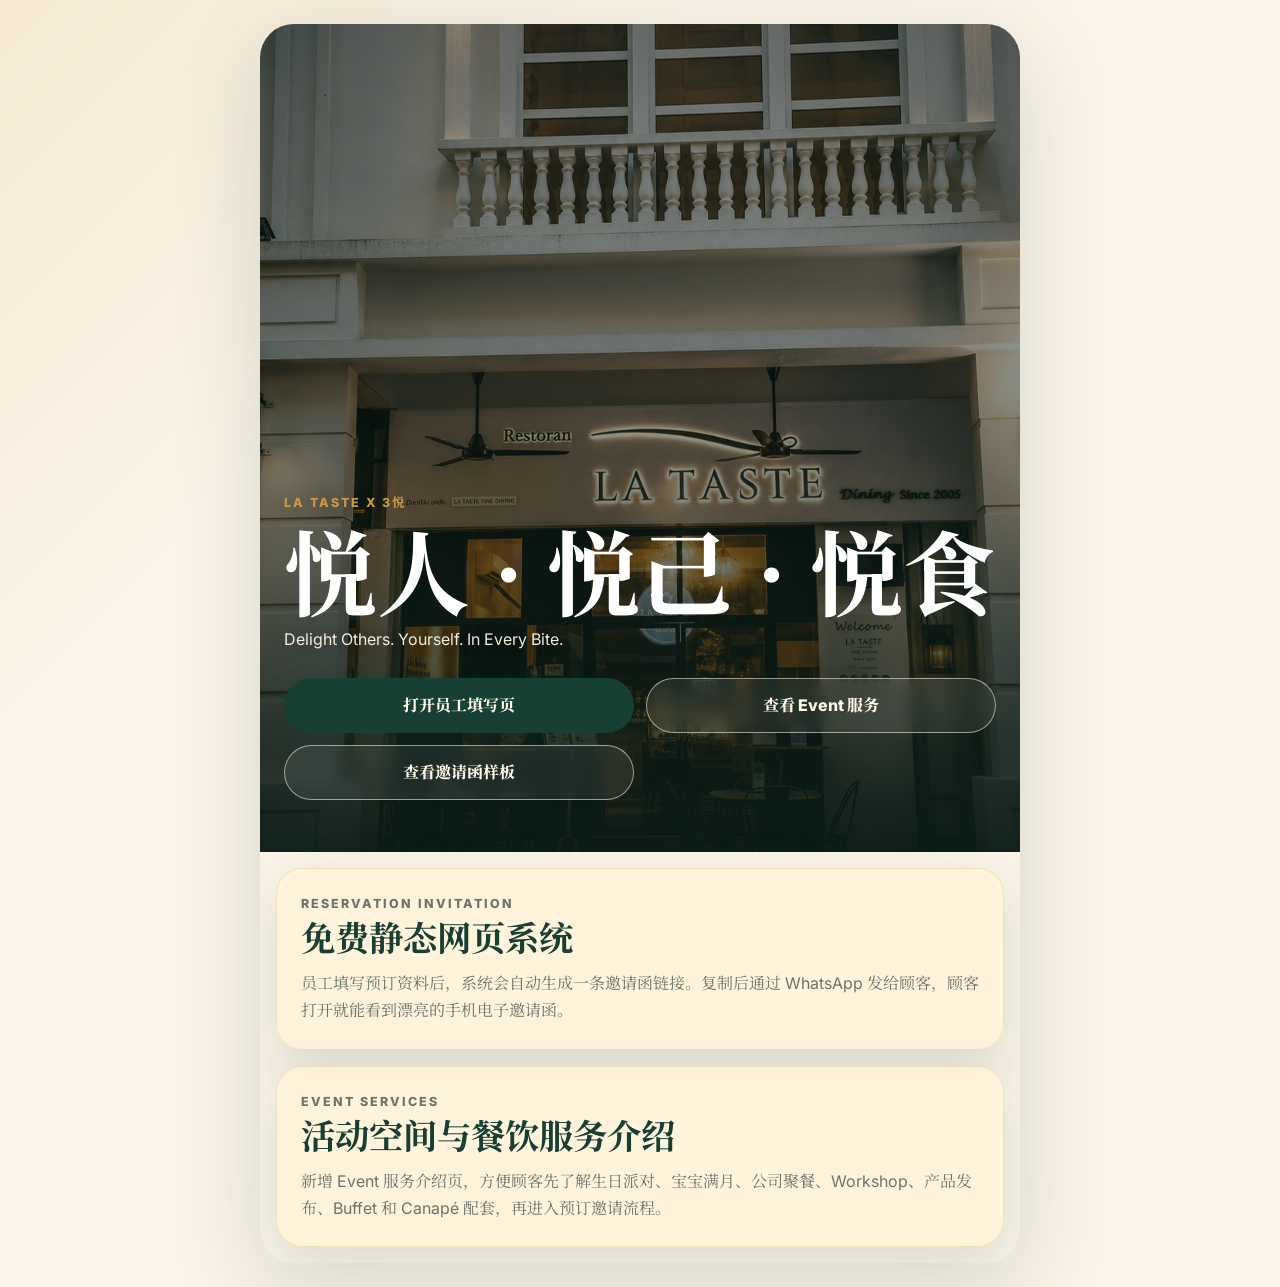
==== index.html @ 2498825e "Initial La Taste invitation site" ====
<!DOCTYPE html>
<html lang="zh-Hans">
<head>
  <meta charset="UTF-8">
  <meta name="viewport" content="width=device-width, initial-scale=1.0">
  <title>La Taste x 3悦 | 电子预订邀请函</title>
  <meta name="description" content="La Taste x 3悦 免费电子预订邀请函系统">
  <link rel="preconnect" href="https://fonts.googleapis.com">
  <link rel="preconnect" href="https://fonts.gstatic.com" crossorigin>
  <link href="https://fonts.googleapis.com/css2?family=Noto+Serif+SC:wght@500;600;700&family=Inter:wght@400;500;600;700&display=swap" rel="stylesheet">
  <link rel="stylesheet" href="style.css">
</head>
<body>
  <main class="site-shell fade-in">
    <section class="home-hero">
      <div class="hero-media" role="img" aria-label="Elegant dining table"></div>
      <div class="hero-shade"></div>
      <div class="home-hero-content">
        <p class="eyebrow">La Taste x 3悦</p>
        <h1>悦人 · 悦己 · 悦食</h1>
        <p class="hero-subtitle">Delight Others. Yourself. In Every Bite.</p>
        <div class="home-actions">
          <a class="btn btn-primary" href="admin.html">打开员工填写页</a>
          <a class="btn btn-ghost" href="event-services.html">查看 Event 服务</a>
          <a class="btn btn-ghost" href="invitation.html">查看邀请函样板</a>
        </div>
      </div>
    </section>

    <section class="section reveal">
      <div class="intro-block">
        <p class="section-kicker">Reservation Invitation</p>
        <h2>免费静态网页系统</h2>
        <p>员工填写预订资料后，系统会自动生成一条邀请函链接。复制后通过 WhatsApp 发给顾客，顾客打开就能看到漂亮的手机电子邀请函。</p>
      </div>
    </section>

    <section class="section reveal">
      <div class="intro-block">
        <p class="section-kicker">Event Services</p>
        <h2>活动空间与餐饮服务介绍</h2>
        <p>新增 Event 服务介绍页，方便顾客先了解生日派对、宝宝满月、公司聚餐、Workshop、产品发布、Buffet 和 Canapé 配套，再进入预订邀请流程。</p>
      </div>
    </section>
  </main>

  <script src="script.js"></script>
</body>
</html>
---- style.css ----
:root {
  --green: #173f34;
  --green-soft: #245648;
  --gold: #c99a45;
  --gold-light: #ead6a6;
  --cream: #fff8ea;
  --cream-card: #fff3d9;
  --paper: #fbf4e8;
  --ink: #24342d;
  --muted: #6d746b;
  --line: rgba(36, 52, 45, 0.14);
  --shadow: 0 20px 60px rgba(23, 63, 52, 0.14);
}

* {
  box-sizing: border-box;
}

html {
  scroll-behavior: smooth;
}

body {
  margin: 0;
  background:
    linear-gradient(135deg, rgba(201, 154, 69, 0.12), transparent 28%),
    var(--paper);
  color: var(--ink);
  font-family: Inter, "Noto Serif SC", system-ui, sans-serif;
  line-height: 1.7;
}

a {
  color: inherit;
  text-decoration: none;
}

button,
input,
select,
textarea {
  font: inherit;
}

.fade-in {
  animation: pageFade 720ms ease both;
}

.site-shell,
.invite-page,
.event-page,
.admin-layout {
  width: min(100%, 760px);
  margin: 0 auto;
  overflow: hidden;
}

.home-hero,
.invite-hero,
.event-hero {
  position: relative;
  min-height: 92vh;
  display: grid;
  align-items: end;
  overflow: hidden;
  color: white;
}

.admin-hero {
  padding: 36px 22px 18px;
  color: var(--green);
}

.admin-hero h1,
.home-hero h1,
.invite-hero h1 {
  margin: 0;
  font-family: "Noto Serif SC", serif;
  letter-spacing: 0;
}

.admin-hero h1 {
  font-size: clamp(2rem, 9vw, 3.4rem);
  line-height: 1.18;
}

.admin-hero p {
  margin: 12px 0 0;
  color: var(--muted);
}

.mini-link {
  display: inline-flex;
  margin-bottom: 14px;
  color: var(--gold);
  font-weight: 700;
}

.hero-media {
  position: absolute;
  inset: 0;
  background:
    linear-gradient(rgba(23, 63, 52, 0.1), rgba(23, 63, 52, 0.1)),
    url("images/la-taste-cover.png") center/cover;
  transform: scale(1.04);
  animation: slowZoom 14s ease-in-out infinite alternate;
}

.invite-cover {
  background:
    linear-gradient(rgba(23, 63, 52, 0.12), rgba(23, 63, 52, 0.12)),
    url("images/la-taste-cover.png") center/cover;
}

.event-cover {
  background:
    linear-gradient(rgba(23, 63, 52, 0.1), rgba(23, 63, 52, 0.1)),
    url("images/event-space-wall-floral.png") center/cover;
}

.hero-shade {
  position: absolute;
  inset: 0;
  background:
    linear-gradient(180deg, rgba(11, 28, 23, 0.12), rgba(11, 28, 23, 0.24) 44%, rgba(11, 28, 23, 0.92)),
    radial-gradient(circle at 50% 72%, rgba(23, 63, 52, 0.1), rgba(11, 28, 23, 0.34));
}

.gold-line {
  position: absolute;
  inset: 12% auto auto -16%;
  width: 72%;
  height: 1px;
  background: linear-gradient(90deg, transparent, rgba(234, 214, 166, 0.8), transparent);
  transform: rotate(-20deg);
}

.home-hero-content,
.invite-hero-content,
.event-hero-content {
  position: relative;
  z-index: 1;
  padding: 0 24px 52px;
}

.home-hero h1,
.invite-hero h1,
.event-hero h1 {
  font-size: clamp(2.65rem, 13vw, 5.8rem);
  line-height: 0.98;
}

.invite-hero-content h1 {
  font-family: Inter, sans-serif;
  font-weight: 700;
}

.hero-subtitle,
.invite-hero-content p,
.invite-hero-content span,
.event-hero-content p {
  display: block;
  margin: 12px 0 0;
  color: rgba(255, 248, 234, 0.94);
  text-shadow: 0 2px 18px rgba(0, 0, 0, 0.28);
}

.event-hero-content > * {
  opacity: 0;
  transform: translateY(18px);
  animation: heroLift 760ms ease forwards;
}

.event-hero-content > *:nth-child(2) {
  animation-delay: 90ms;
}

.event-hero-content > *:nth-child(3) {
  animation-delay: 180ms;
}

.event-hero-content > *:nth-child(4) {
  animation-delay: 270ms;
}

.event-hero-content > *:nth-child(5) {
  animation-delay: 360ms;
}

.eyebrow,
.section-kicker {
  margin: 0 0 10px;
  color: var(--gold);
  font-size: 0.78rem;
  font-weight: 800;
  letter-spacing: 0.16em;
  text-transform: uppercase;
}

.home-hero .eyebrow,
.invite-hero .eyebrow,
.event-hero .eyebrow {
  text-shadow: 0 2px 16px rgba(0, 0, 0, 0.34);
}

.light-link {
  color: var(--gold-light);
}

.home-actions,
.button-row {
  display: grid;
  gap: 12px;
  margin-top: 24px;
}

.btn {
  display: inline-flex;
  position: relative;
  overflow: hidden;
  min-height: 50px;
  align-items: center;
  justify-content: center;
  border: 0;
  border-radius: 999px;
  padding: 13px 20px;
  cursor: pointer;
  font-weight: 800;
  transition: transform 180ms ease, box-shadow 180ms ease, background 180ms ease;
}

.btn::after {
  content: "";
  position: absolute;
  inset: 0;
  background: linear-gradient(110deg, transparent 18%, rgba(255, 255, 255, 0.22) 48%, transparent 78%);
  transform: translateX(-120%);
  transition: transform 520ms ease;
}

.btn:hover {
  transform: translateY(-2px);
}

.btn:hover::after {
  transform: translateX(120%);
}

.btn:active {
  transform: translateY(1px) scale(0.99);
}

.btn-primary {
  background: var(--green);
  color: var(--cream);
  box-shadow: 0 14px 30px rgba(23, 63, 52, 0.22);
}

.btn-ghost {
  border: 1px solid rgba(255, 248, 234, 0.55);
  color: var(--cream);
  background: rgba(255, 255, 255, 0.08);
  backdrop-filter: blur(8px);
}

.btn-ghost-dark {
  border: 1px solid rgba(23, 63, 52, 0.24);
  color: var(--green);
  background: rgba(255, 248, 234, 0.58);
}

.btn-whatsapp {
  background: #1f7a4f;
  color: white;
  box-shadow: 0 14px 30px rgba(31, 122, 79, 0.2);
}

.section,
.invitation-card,
.admin-card,
.action-panel {
  margin: 16px;
  padding: 24px;
  border: 1px solid rgba(201, 154, 69, 0.22);
  border-radius: 26px;
  background: rgba(255, 243, 217, 0.86);
  box-shadow: var(--shadow);
}

.section h2,
.invitation-card h2,
.admin-card h2 {
  margin: 0 0 12px;
  color: var(--green);
  font-family: "Noto Serif SC", serif;
  font-size: clamp(1.45rem, 7vw, 2.15rem);
  line-height: 1.28;
}

.section p,
.intro-block p {
  margin: 0;
  color: var(--muted);
}

.booking-form {
  display: grid;
  gap: 16px;
}

.booking-form label {
  display: grid;
  gap: 7px;
  color: var(--green);
  font-weight: 800;
}

.booking-form span {
  font-size: 0.9rem;
}

.booking-form input,
.booking-form select,
.booking-form textarea,
.link-output {
  width: 100%;
  border: 1px solid var(--line);
  border-radius: 18px;
  background: rgba(255, 255, 255, 0.66);
  color: var(--ink);
  padding: 14px 15px;
  outline: none;
  transition: border 160ms ease, box-shadow 160ms ease, background 160ms ease;
}

.booking-form input:focus,
.booking-form select:focus,
.booking-form textarea:focus,
.link-output:focus {
  border-color: rgba(201, 154, 69, 0.7);
  background: white;
  box-shadow: 0 0 0 4px rgba(201, 154, 69, 0.12);
}

.form-grid {
  display: grid;
  grid-template-columns: 1fr 1fr;
  gap: 12px;
}

.link-output {
  min-height: 112px;
  resize: vertical;
}

.status-text {
  min-height: 24px;
  margin: 12px 0 0;
  color: var(--green-soft);
  font-size: 0.92rem;
  font-weight: 700;
}

.reservation-card {
  margin-top: -36px;
  position: relative;
  z-index: 3;
}

.detail-list {
  display: grid;
  grid-template-columns: 1fr 1fr;
  gap: 12px;
  margin: 18px 0 0;
}

.detail-list div {
  padding: 14px;
  border: 1px solid rgba(23, 63, 52, 0.1);
  border-radius: 18px;
  background: rgba(255, 255, 255, 0.48);
}

.detail-list dt {
  color: var(--muted);
  font-size: 0.78rem;
  font-weight: 800;
}

.detail-list dd {
  margin: 4px 0 0;
  color: var(--green);
  font-weight: 900;
  word-break: break-word;
}

.detail-wide {
  grid-column: 1 / -1;
}

.dish-grid {
  display: grid;
  gap: 10px;
  margin-top: 16px;
}

.signature-dish {
  overflow: hidden;
  border: 1px solid rgba(201, 154, 69, 0.24);
  border-radius: 24px;
  background: rgba(255, 255, 255, 0.5);
  box-shadow: 0 18px 48px rgba(23, 63, 52, 0.1);
}

.signature-dish + .signature-dish {
  margin-top: 14px;
}

.signature-dish img {
  display: block;
  width: 100%;
  aspect-ratio: 4 / 3;
  object-fit: cover;
}

.signature-dish div {
  padding: 18px;
}

.signature-dish span {
  display: inline-flex;
  border-radius: 999px;
  padding: 4px 10px;
  background: rgba(201, 154, 69, 0.18);
  color: var(--gold);
  font-size: 0.72rem;
  font-weight: 900;
  letter-spacing: 0.12em;
  text-transform: uppercase;
}

.signature-dish h3 {
  margin: 10px 0 6px;
  color: var(--green);
  font-family: "Noto Serif SC", serif;
  font-size: 1.45rem;
}

.signature-dish p {
  margin: 0;
  color: var(--muted);
}

.dish-card {
  border: 1px solid rgba(201, 154, 69, 0.22);
  border-radius: 18px;
  padding: 15px 16px;
  background: rgba(255, 255, 255, 0.5);
  color: var(--green);
  font-weight: 900;
}

.feature-photo {
  min-height: 260px;
  margin: 16px;
  border-radius: 28px;
  background:
    linear-gradient(180deg, rgba(23, 63, 52, 0.02), rgba(23, 63, 52, 0.34)),
    url("images/event-space-buffet-canape.png") center/cover;
  box-shadow: var(--shadow);
}

.event-service-grid {
  display: grid;
  gap: 12px;
  margin: 16px;
}

.service-card,
.flow-step {
  border: 1px solid rgba(201, 154, 69, 0.22);
  border-radius: 24px;
  background: rgba(255, 243, 217, 0.86);
  box-shadow: var(--shadow);
  transition: transform 260ms ease, box-shadow 260ms ease, border-color 260ms ease;
  will-change: transform;
}

.service-card {
  overflow: hidden;
  padding: 20px;
}

.service-card:hover,
.event-gallery figure:hover,
.flow-step:hover {
  border-color: rgba(201, 154, 69, 0.46);
  box-shadow: 0 24px 62px rgba(23, 63, 52, 0.18);
  transform: translateY(-4px);
}

.service-card-photo {
  padding: 0;
}

.service-card-photo img {
  display: block;
  width: 100%;
  aspect-ratio: 4 / 3;
  object-fit: cover;
  transform: scale(1.01);
  transition: transform 520ms ease, filter 520ms ease;
}

.service-card:hover img,
.event-gallery figure:hover img {
  filter: saturate(1.04) contrast(1.02);
  transform: scale(1.055);
}

.service-card-photo span,
.service-card-photo h3,
.service-card-photo p {
  margin-inline: 20px;
}

.service-card-photo span {
  margin-top: 18px;
}

.service-card-photo p {
  margin-bottom: 20px;
}

.service-card span {
  display: inline-flex;
  width: 38px;
  height: 38px;
  align-items: center;
  justify-content: center;
  border-radius: 50%;
  background: rgba(201, 154, 69, 0.18);
  color: var(--gold);
  font-weight: 900;
}

.service-card h3,
.flow-step h3 {
  margin: 12px 0 6px;
  color: var(--green);
  font-family: "Noto Serif SC", serif;
  font-size: 1.32rem;
}

.service-card p,
.flow-step p {
  margin: 0;
  color: var(--muted);
}

.event-feature {
  background:
    linear-gradient(180deg, rgba(23, 63, 52, 0.02), rgba(23, 63, 52, 0.24)),
    url("images/event-space-buffet-canape.png") center/cover;
}

.event-gallery {
  display: grid;
  gap: 12px;
  margin: 16px;
}

.event-gallery figure {
  overflow: hidden;
  margin: 0;
  border: 1px solid rgba(201, 154, 69, 0.22);
  border-radius: 24px;
  background: rgba(255, 243, 217, 0.86);
  box-shadow: var(--shadow);
  transition: transform 260ms ease, box-shadow 260ms ease, border-color 260ms ease;
}

.event-gallery img {
  display: block;
  width: 100%;
  aspect-ratio: 4 / 3;
  object-fit: cover;
  transform: scale(1.01);
  transition: transform 520ms ease, filter 520ms ease;
}

.event-gallery figcaption {
  padding: 12px 16px 16px;
  color: var(--green);
  font-weight: 900;
}

.event-flow {
  display: grid;
  gap: 12px;
  margin: 16px;
}

.flow-step {
  display: grid;
  grid-template-columns: auto 1fr;
  gap: 14px;
  padding: 18px;
}

.flow-step strong {
  display: inline-flex;
  width: 34px;
  height: 34px;
  align-items: center;
  justify-content: center;
  border-radius: 50%;
  background: var(--green);
  color: var(--cream);
}

.event-service-grid.reveal .service-card,
.event-gallery.reveal figure,
.event-flow.reveal .flow-step {
  opacity: 0;
  transform: translateY(24px) scale(0.985);
}

.event-service-grid.reveal.is-visible .service-card,
.event-gallery.reveal.is-visible figure,
.event-flow.reveal.is-visible .flow-step {
  animation: cardRise 680ms ease forwards;
}

.event-service-grid.reveal.is-visible .service-card:nth-child(2),
.event-gallery.reveal.is-visible figure:nth-child(2),
.event-flow.reveal.is-visible .flow-step:nth-child(2) {
  animation-delay: 90ms;
}

.event-service-grid.reveal.is-visible .service-card:nth-child(3),
.event-gallery.reveal.is-visible figure:nth-child(3),
.event-flow.reveal.is-visible .flow-step:nth-child(3) {
  animation-delay: 180ms;
}

.event-service-grid.reveal.is-visible .service-card:nth-child(4) {
  animation-delay: 270ms;
}

.event-service-grid.reveal.is-visible .service-card:nth-child(5) {
  animation-delay: 360ms;
}

.event-service-grid.reveal.is-visible .service-card:nth-child(6) {
  animation-delay: 450ms;
}

.event-feature.reveal.is-visible {
  animation: softPhotoFocus 900ms ease both;
}

.action-panel {
  display: grid;
  gap: 12px;
  margin-bottom: 34px;
}

.invite-link-output,
.action-panel .status-text {
  grid-column: 1 / -1;
}

.reveal {
  opacity: 0;
  transform: translateY(22px);
  transition: opacity 620ms ease, transform 620ms ease;
}

.reveal.is-visible {
  opacity: 1;
  transform: translateY(0);
}

@keyframes pageFade {
  from {
    opacity: 0;
  }
  to {
    opacity: 1;
  }
}

@keyframes slowZoom {
  from {
    transform: scale(1.04) translateY(0);
  }
  to {
    transform: scale(1.1) translateY(-10px);
  }
}

@keyframes heroLift {
  to {
    opacity: 1;
    transform: translateY(0);
  }
}

@keyframes cardRise {
  to {
    opacity: 1;
    transform: translateY(0) scale(1);
  }
}

@keyframes softPhotoFocus {
  from {
    filter: saturate(0.9) contrast(0.96);
    transform: translateY(18px) scale(0.985);
  }
  to {
    filter: saturate(1) contrast(1);
    transform: translateY(0) scale(1);
  }
}

@media (min-width: 680px) {
  body {
    padding: 24px 0;
  }

  .site-shell,
  .invite-page,
  .event-page,
  .admin-layout {
    border-radius: 34px;
    box-shadow: 0 24px 90px rgba(23, 63, 52, 0.16);
  }

  .home-actions,
  .button-row,
  .action-panel {
    grid-template-columns: repeat(2, minmax(0, 1fr));
  }

  .action-panel {
    grid-template-columns: repeat(3, minmax(0, 1fr));
  }

  .dish-grid {
    grid-template-columns: repeat(2, minmax(0, 1fr));
  }

  .event-service-grid {
    grid-template-columns: repeat(2, minmax(0, 1fr));
  }

  .event-gallery {
    grid-template-columns: repeat(3, minmax(0, 1fr));
  }
}

@media (max-width: 430px) {
  .form-grid,
  .detail-list {
    grid-template-columns: 1fr;
  }

  .home-hero-content,
  .invite-hero-content,
  .event-hero-content {
    padding-inline: 20px;
  }

  .section,
  .invitation-card,
  .admin-card,
  .action-panel,
  .feature-photo,
  .event-service-grid,
  .event-gallery,
  .event-flow {
    margin-inline: 12px;
  }
}

@media (prefers-reduced-motion: reduce) {
  *,
  *::before,
  *::after {
    animation-duration: 1ms !important;
    animation-iteration-count: 1 !important;
    scroll-behavior: auto !important;
    transition-duration: 1ms !important;
  }

  .event-hero-content > *,
  .event-service-grid.reveal .service-card,
  .event-gallery.reveal figure,
  .event-flow.reveal .flow-step {
    opacity: 1;
    transform: none;
  }
}

.admin-app {
  background:
    linear-gradient(180deg, rgba(23, 63, 52, 0.98), rgba(23, 63, 52, 0.9) 260px, transparent 260px),
    var(--paper);
}

.admin-command {
  display: grid;
  grid-template-columns: 1fr auto;
  gap: 14px;
  padding: 28px 18px 12px;
  color: var(--cream);
}

.admin-command .mini-link {
  color: var(--gold-light);
}

.admin-command h1 {
  margin: 0;
  font-family: "Noto Serif SC", serif;
  font-size: clamp(2.2rem, 11vw, 4rem);
  line-height: 1.05;
}

.admin-command p {
  margin: 10px 0 0;
  color: rgba(255, 248, 234, 0.76);
}

.today-chip {
  align-self: start;
  min-width: 86px;
  border: 1px solid rgba(234, 214, 166, 0.35);
  border-radius: 20px;
  padding: 12px 14px;
  background: rgba(255, 248, 234, 0.1);
  text-align: center;
}

.today-chip span,
.today-chip strong {
  display: block;
}

.today-chip span {
  color: var(--gold-light);
  font-size: 0.78rem;
  font-weight: 800;
}

.today-chip strong {
  color: white;
  font-size: 1.05rem;
}

.app-tabs {
  display: grid;
  grid-auto-flow: column;
  grid-auto-columns: max-content;
  gap: 8px;
  overflow-x: auto;
  padding: 8px 14px 16px;
  scrollbar-width: none;
}

.app-tabs::-webkit-scrollbar {
  display: none;
}

.tab-btn {
  border: 1px solid rgba(255, 248, 234, 0.24);
  border-radius: 999px;
  background: rgba(255, 248, 234, 0.08);
  color: rgba(255, 248, 234, 0.82);
  cursor: pointer;
  padding: 10px 14px;
  font-size: 0.9rem;
  font-weight: 900;
  white-space: nowrap;
}

.tab-btn.is-active {
  background: var(--cream);
  color: var(--green);
}

.tab-panel {
  display: none;
}

.tab-panel.is-active {
  display: block;
}

.dashboard-card {
  margin-top: 0;
}

.panel-head {
  display: flex;
  align-items: start;
  justify-content: space-between;
  gap: 14px;
  margin-bottom: 18px;
}

.panel-head.compact {
  align-items: center;
}

.panel-head h2 {
  margin-bottom: 0;
}

.date-pill {
  display: grid;
  min-width: 142px;
  gap: 4px;
  border: 1px solid rgba(23, 63, 52, 0.12);
  border-radius: 18px;
  padding: 8px 10px;
  background: rgba(255, 255, 255, 0.54);
  color: var(--green);
  font-weight: 900;
}

.date-pill span {
  color: var(--muted);
  font-size: 0.72rem;
}

.date-pill input {
  width: 100%;
  border: 0;
  background: transparent;
  color: var(--green);
  outline: none;
  font-size: 0.84rem;
  font-weight: 900;
}

.metric-grid {
  display: grid;
  grid-template-columns: repeat(3, 1fr);
  gap: 10px;
}

.metric {
  border: 1px solid rgba(201, 154, 69, 0.2);
  border-radius: 20px;
  padding: 14px 12px;
  background: rgba(255, 255, 255, 0.44);
}

.metric span,
.metric strong {
  display: block;
}

.metric span {
  color: var(--muted);
  font-size: 0.78rem;
  font-weight: 800;
}

.metric strong {
  color: var(--green);
  font-size: 1.8rem;
  line-height: 1.1;
}

.mini-calendar {
  display: grid;
  grid-auto-flow: column;
  grid-auto-columns: 96px;
  gap: 9px;
  overflow-x: auto;
  margin-top: 16px;
  padding-bottom: 4px;
  scrollbar-width: none;
}

.mini-calendar::-webkit-scrollbar {
  display: none;
}

.day-card {
  min-height: 96px;
  border: 1px solid rgba(23, 63, 52, 0.12);
  border-radius: 20px;
  background: rgba(255, 255, 255, 0.48);
  color: var(--green);
  cursor: pointer;
  padding: 12px;
  text-align: left;
}

.day-card.is-selected {
  background: var(--green);
  color: var(--cream);
}

.day-card span,
.day-card strong,
.day-card small {
  display: block;
}

.day-card strong {
  margin-top: 8px;
  font-size: 1.7rem;
  line-height: 1;
}

.day-card small {
  color: currentColor;
  opacity: 0.7;
  font-weight: 800;
}

.room-grid {
  display: grid;
  grid-template-columns: repeat(2, 1fr);
  gap: 10px;
}

.room-card {
  min-height: 132px;
  border-radius: 22px;
  padding: 15px;
  border: 1px solid rgba(23, 63, 52, 0.12);
  background: rgba(255, 255, 255, 0.48);
}

.room-card.busy {
  background: linear-gradient(160deg, rgba(23, 63, 52, 0.95), rgba(36, 86, 72, 0.92));
  color: var(--cream);
}

.room-card.free {
  background: linear-gradient(160deg, rgba(255, 255, 255, 0.62), rgba(234, 214, 166, 0.24));
}

.room-card span,
.room-card strong,
.room-card small,
.room-card em {
  display: block;
}

.room-card span {
  color: var(--gold);
  font-size: 0.75rem;
  font-weight: 900;
  letter-spacing: 0.12em;
  text-transform: uppercase;
}

.room-card strong {
  margin-top: 8px;
  font-size: 1.18rem;
}

.room-card small {
  margin-top: 4px;
  opacity: 0.78;
  font-weight: 800;
}

.room-card em {
  margin-top: 10px;
  font-size: 0.84rem;
  font-style: normal;
  opacity: 0.86;
}

.booking-list,
.customer-list,
.reminder-list {
  display: grid;
  gap: 10px;
}

.booking-item,
.customer-card,
.reminder-card {
  display: grid;
  grid-template-columns: 1fr auto;
  gap: 12px;
  align-items: center;
  border: 1px solid rgba(23, 63, 52, 0.12);
  border-radius: 22px;
  padding: 14px;
  background: rgba(255, 255, 255, 0.48);
}

.booking-main h3,
.customer-card h3,
.automation-card h3 {
  margin: 5px 0 2px;
  color: var(--green);
  font-family: "Noto Serif SC", serif;
  font-size: 1.1rem;
}

.booking-main p,
.customer-card p,
.automation-card p {
  margin: 0;
  color: var(--muted);
  font-size: 0.9rem;
}

.status-dot,
.customer-segment,
.automation-badge {
  display: inline-flex;
  align-items: center;
  border-radius: 999px;
  padding: 3px 9px;
  background: rgba(201, 154, 69, 0.18);
  color: var(--green);
  font-size: 0.72rem;
  font-weight: 900;
}

.status-dot.confirmed,
.status-dot.arrived,
.status-dot.completed {
  background: rgba(31, 122, 79, 0.18);
  color: #1f7a4f;
}

.tag-row {
  display: flex;
  flex-wrap: wrap;
  gap: 6px;
  margin-top: 10px;
}

.tag-row span {
  border-radius: 999px;
  padding: 4px 8px;
  background: rgba(23, 63, 52, 0.08);
  color: var(--green);
  font-size: 0.74rem;
  font-weight: 800;
}

.booking-actions {
  display: grid;
  gap: 8px;
}

.booking-actions a,
.customer-card a,
.reminder-card a,
.icon-text-btn {
  border: 1px solid rgba(23, 63, 52, 0.18);
  border-radius: 999px;
  background: var(--cream);
  color: var(--green);
  cursor: pointer;
  padding: 8px 11px;
  font-size: 0.82rem;
  font-weight: 900;
  white-space: nowrap;
}

.reminder-card {
  grid-template-columns: 1fr auto;
}

.reminder-card strong,
.reminder-card span {
  display: block;
}

.reminder-card span {
  color: var(--muted);
  font-size: 0.88rem;
}

.automation-card {
  border: 1px solid rgba(201, 154, 69, 0.24);
  border-radius: 24px;
  padding: 18px;
  margin-bottom: 12px;
  background:
    linear-gradient(135deg, rgba(23, 63, 52, 0.94), rgba(36, 86, 72, 0.94)),
    var(--green);
  color: var(--cream);
}

.automation-card h3,
.automation-card p {
  color: var(--cream);
}

.automation-card p {
  opacity: 0.78;
}

.automation-card .btn {
  width: 100%;
  margin-top: 14px;
  background: var(--cream);
  color: var(--green);
}

.automation-badge {
  background: rgba(234, 214, 166, 0.18);
  color: var(--gold-light);
}

.empty-state {
  border: 1px dashed rgba(23, 63, 52, 0.2);
  border-radius: 20px;
  padding: 18px;
  color: var(--muted);
  text-align: center;
  font-weight: 800;
}

.floor-log {
  margin-top: 16px;
}

@media (max-width: 520px) {
  .admin-command {
    grid-template-columns: 1fr;
  }

  .today-chip {
    justify-self: start;
  }

  .panel-head,
  .panel-head.compact {
    display: grid;
  }

  .metric-grid {
    grid-template-columns: repeat(3, minmax(0, 1fr));
  }

  .metric {
    padding: 12px 9px;
  }

  .metric strong {
    font-size: 1.45rem;
  }
}
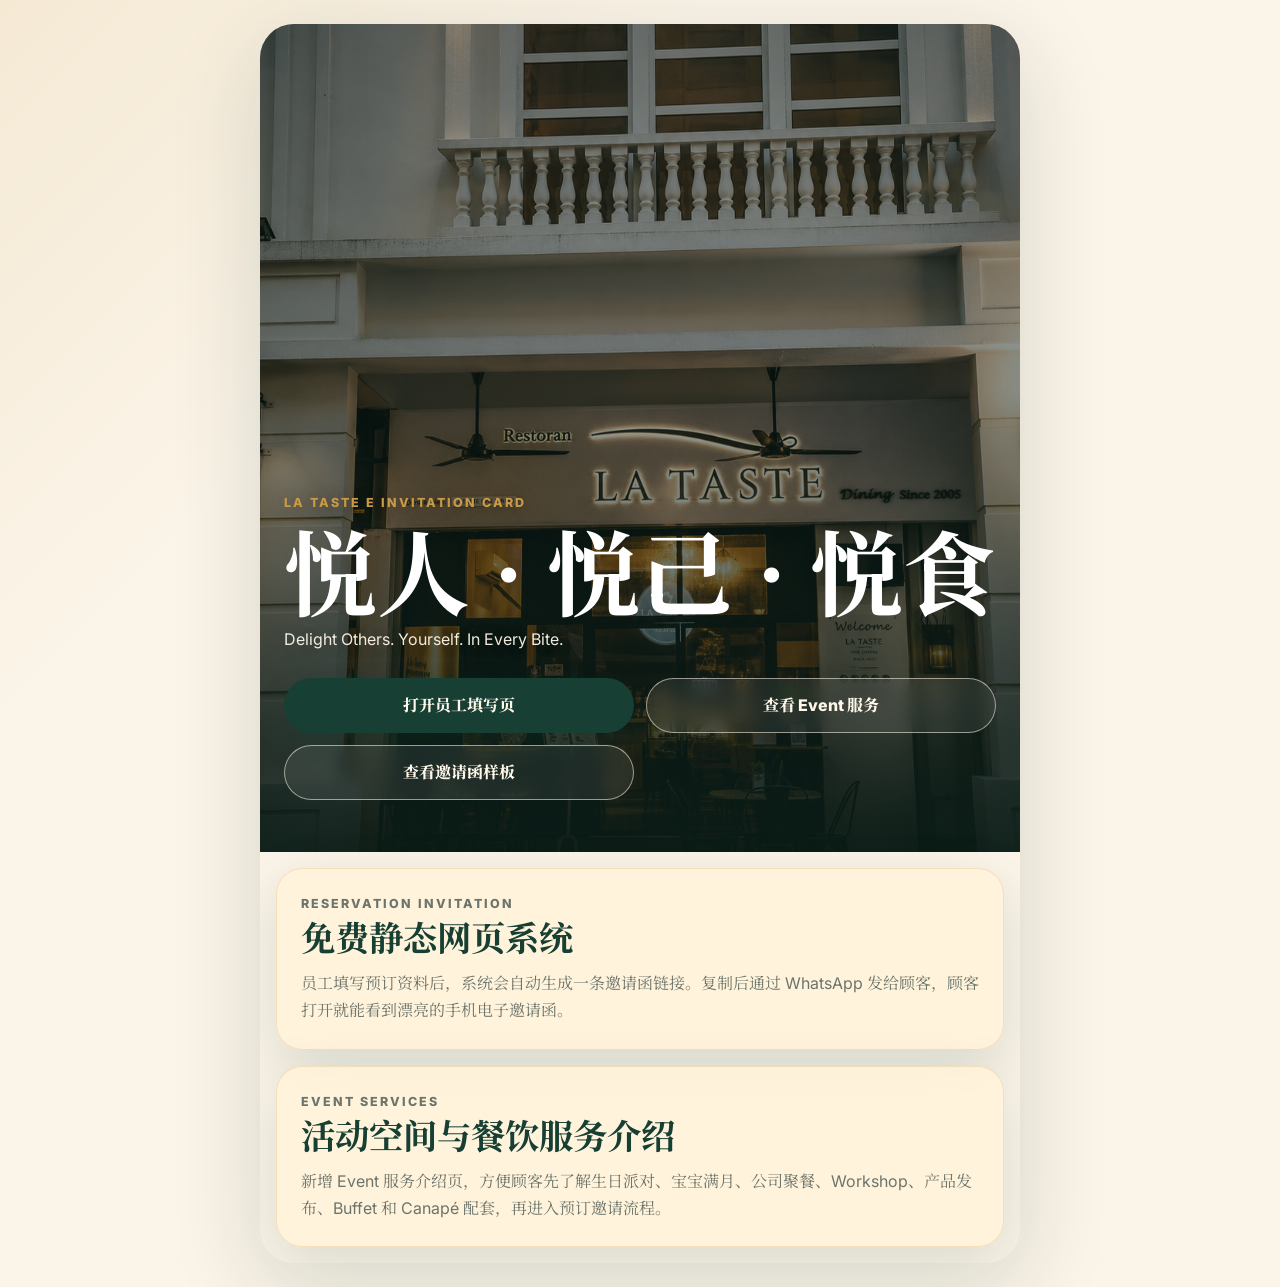
==== commit 3df1aa6f: "Configure Netlify invitation links" ====
--- a/index.html
+++ b/index.html
@@ -3,8 +3,8 @@
 <head>
   <meta charset="UTF-8">
   <meta name="viewport" content="width=device-width, initial-scale=1.0">
-  <title>La Taste x 3悦 | 电子预订邀请函</title>
-  <meta name="description" content="La Taste x 3悦 免费电子预订邀请函系统">
+  <title>La Taste e invitation card</title>
+  <meta name="description" content="La Taste e invitation card - 电子预订邀请函系统">
   <link rel="preconnect" href="https://fonts.googleapis.com">
   <link rel="preconnect" href="https://fonts.gstatic.com" crossorigin>
   <link href="https://fonts.googleapis.com/css2?family=Noto+Serif+SC:wght@500;600;700&family=Inter:wght@400;500;600;700&display=swap" rel="stylesheet">
@@ -16,7 +16,7 @@
       <div class="hero-media" role="img" aria-label="Elegant dining table"></div>
       <div class="hero-shade"></div>
       <div class="home-hero-content">
-        <p class="eyebrow">La Taste x 3悦</p>
+        <p class="eyebrow">La Taste e invitation card</p>
         <h1>悦人 · 悦己 · 悦食</h1>
         <p class="hero-subtitle">Delight Others. Yourself. In Every Bite.</p>
         <div class="home-actions">
@@ -44,6 +44,6 @@
     </section>
   </main>
 
-  <script src="script.js"></script>
+  <script src="script.js?v=netlify-20260707"></script>
 </body>
 </html>
--- a/style.css
+++ b/style.css
@@ -862,33 +862,41 @@
 
 .app-tabs {
   display: grid;
-  grid-auto-flow: column;
-  grid-auto-columns: max-content;
-  gap: 8px;
-  overflow-x: auto;
-  padding: 8px 14px 16px;
-  scrollbar-width: none;
-}
-
-.app-tabs::-webkit-scrollbar {
-  display: none;
+  grid-template-columns: repeat(2, minmax(0, 1fr));
+  gap: 10px;
+  padding: 12px 14px 18px;
+  background: linear-gradient(180deg, rgba(23, 63, 52, 0.96), rgba(23, 63, 52, 0.9));
+}
+
+.app-tabs::before {
+  content: attr(data-menu-label);
+  grid-column: 1 / -1;
+  color: var(--gold-light);
+  font-size: 0.78rem;
+  font-weight: 900;
+  letter-spacing: 0.14em;
+  text-transform: uppercase;
 }
 
 .tab-btn {
   border: 1px solid rgba(255, 248, 234, 0.24);
-  border-radius: 999px;
+  border-radius: 18px;
   background: rgba(255, 248, 234, 0.08);
   color: rgba(255, 248, 234, 0.82);
   cursor: pointer;
-  padding: 10px 14px;
-  font-size: 0.9rem;
+  min-height: 58px;
+  padding: 12px 14px;
+  font-size: 0.95rem;
   font-weight: 900;
-  white-space: nowrap;
+  text-align: center;
+  white-space: normal;
+  box-shadow: 0 12px 28px rgba(0, 0, 0, 0.08);
 }
 
 .tab-btn.is-active {
   background: var(--cream);
   color: var(--green);
+  border-color: rgba(234, 214, 166, 0.8);
 }
 
 .tab-panel {
